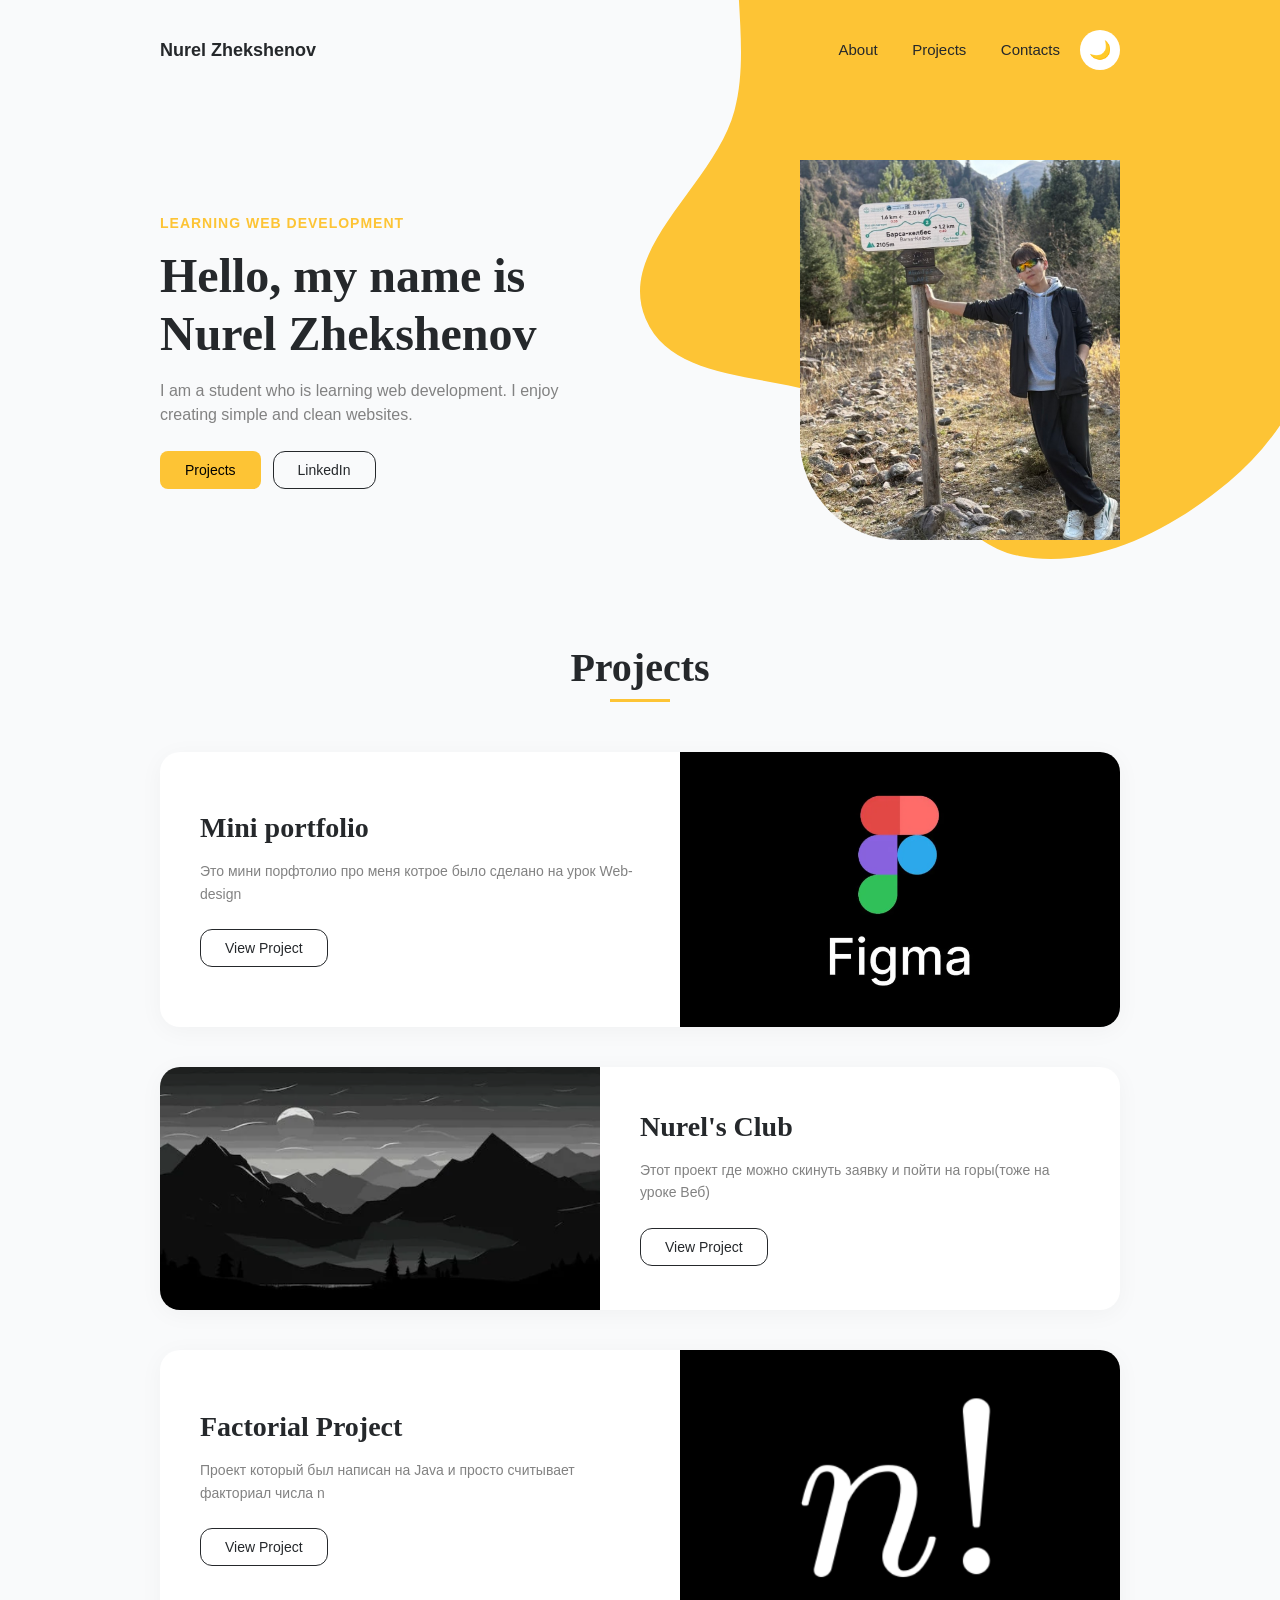
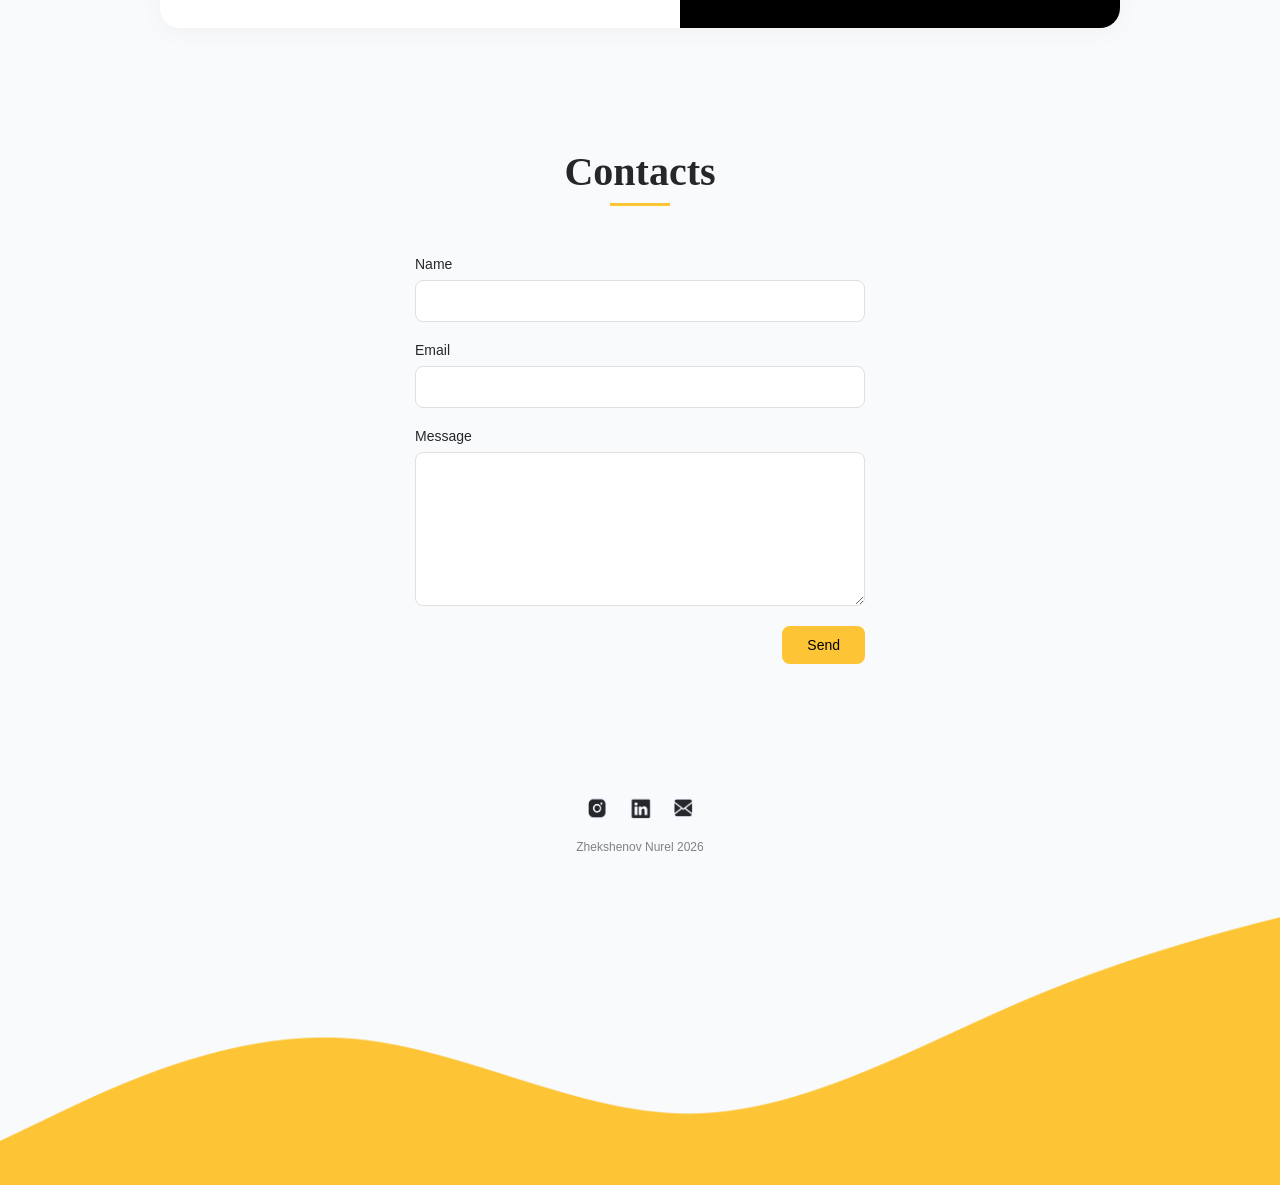
==== p.html @ b3f7133f "Add files via upload" ====
<!DOCTYPE html>
<html lang="ru">
<head>
  <meta charset="UTF-8">
  <meta name="viewport" content="width=device-width, initial-scale=1.0">
  <title>Zhekshenov Nurel - Portfolio</title>

  <link rel="stylesheet" href="style.css">
</head>
<body>

  <header class="header container">
    <div class="logo">Nurel Zhekshenov</div>

    <nav class="nav" id="nav">
      <a href="#about">About</a>
      <a href="#projects">Projects</a>
      <a href="#contacts">Contacts</a>
    </nav>

    <!-- кнопка светлой/тёмной темы -->
    <button class="theme-btn" id="themeBtn" type="button" aria-label="Сменить тему">🌙</button>

    <!-- бургер: виден только на телефоне -->
    <button class="burger" id="burger" type="button" aria-label="Меню">
      <span></span><span></span><span></span>
    </button>
  </header>


  <section class="hero container" id="about">
    <div class="hero-content">
      <p class="subtitle">LEARNING WEB DEVELOPMENT</p>
      <h1 class="hero-title">Hello, my name is Nurel Zhekshenov</h1>
      <p class="hero-description">
        I am a student who is learning web development. I enjoy creating simple and clean websites.
      </p>
      <div class="hero-buttons">
        <a href="#projects" class="btn btn-yellow">Projects</a>
        <a href="https://www.linkedin.com/home/?originalSubdomain=ru" class="btn btn-outline">LinkedIn</a>
      </div>
    </div>
    
    <div class="hero-image-wrapper">
      <img src="yellow-bg.svg" alt="" class="yellow-shape">
      <img src="c2b948e6-ddb1-46ad-8b64-2f6750028879.jpg" alt="ЖН" class="hero-img">
    </div>
  </section>

  <section class="projects container" id="projects">
    <h2 class="section-title">Projects</h2>

 
    <div class="project-card">
      <div class="project-info">
        <h3>Mini portfolio</h3>
        <p>Это мини порфтолио про меня котрое было сделано на урок Web-design</p>
        <a href="https://github.com/neithelyn/html1/blob/main/inderx.html" class="btn btn-outline">View Project</a>
      </div>
      <div class="project-img">
        <img src="figma1.png" alt="Project 1">
      </div>
    </div>

 
    <div class="project-card reverse">
      <div class="project-info">
        <h3>Nurel's Club</h3>
        <p>Этот проект где можно скинуть заявку и пойти на горы(тоже на уроке Веб)</p>
        <a href="https://github.com/neithelyn/fff" class="btn btn-outline">View Project</a>
      </div>
      <div class="project-img">
        <img src="mount.png" alt="Project 2">
      </div>
    </div>


    <div class="project-card">
      <div class="project-info">
        <h3>Factorial Project</h3>
        <p>Проект который был написан на Java и просто считывает факториал числа n</p>
        <a href="https://github.com/neithelyn/assignment4/blob/master/src/task_g.java" class="btn btn-outline">View Project</a>
      </div>
      <div class="project-img">
        <img src="fact1.png" alt="Project 3">
      </div>
    </div>
  </section>

 
  <section class="contacts container" id="contacts">
    <h2 class="section-title">Contacts</h2> 
    
    <!-- novalidate: проверяет наш JS, а не браузер -->
    <form class="contact-form" id="contactForm" novalidate>
      <div class="form-group">
        <label for="name">Name</label>
        <input type="text" id="name" required>
      </div>

      <div class="form-group">
        <label for="email">Email</label>
        <input type="email" id="email" required>
      </div>

      <div class="form-group">
        <label for="message">Message</label>
        <textarea id="message" rows="8" required></textarea>
      </div>

      <div class="form-btn-wrapper">
        <button type="submit" class="btn btn-yellow">Send</button>
      </div>
      <!-- сюда JS пишет ошибку или "спасибо" -->
      <p class="form-message" id="formMessage"></p>
    </form>
  </section>


  <footer class="footer">
    <div class="social-links">
      <a href="https://www.instagram.com"><img src="inst.png" alt="inst"></a>
      <a href="https://www.linkedin.com/home/?originalSubdomain=ru"><img src="in.png" alt="lin"></a>
      <a href="https://mail.google.com/mail"><img src="email.png" alt="ema"></a>
    </div>
    <p class="copyright">Zhekshenov Nurel 2026</p>
    

    <!-- жёлтая волна: картинка, экспортированная из Figma -->
    <div class="footer-wave">
      <img src="Vector.png" alt="">
    </div>
  </footer>
    <!-- кнопка "наверх": появляется при прокрутке вниз -->
  <button class="to-top" id="toTop" type="button" aria-label="Наверх">↑</button>
  <script src="script.js"></script>
</body>
</html>
---- style.css ----
* {
  margin: 0;
  padding: 0;
  box-sizing: border-box;
}

body {
  font-family: Arial, sans-serif;
  color: #25282B;
  background-color: #F9FAFB;
  overflow-x: hidden;
}
/* чондугуна жооп берет */
.container {
  max-width:1000px;
  margin: 0 auto;
  padding: 0 20px;
}

/*башкы жагы*/
.header {
  position: relative;
  z-index: 3;          /* меню поверх жёлтой капли */
  display: flex;
  justify-content: space-between;
  align-items: center;
  padding: 30px 20px;
}
/* тоже текст башкы */
.logo {
  font-weight: 700;
  font-size: 18px;
  margin-right: auto;  /* толкает меню и кнопки вправо */
}
/* контет жактагы аралыктары */
.nav a{
  margin-left: 30px;
  text-decoration: none;
  color: #25282B;
  font-weight: 500;
  font-size: 15px;
}

/* кнопики */
.btn {
  display: inline-block;
  padding: 10px 24px;
  border-radius: 8px;
  font-weight: 500;
  font-size: 14px;
  text-decoration: none;
  cursor: pointer;
  border: 1px solid transparent;
  transition: opacity 0.2s ease;
}
/* прозрачность */
.btn:hover {
  opacity: 0.85;
}

.btn-yellow {
  background-color: #FDC435;
  color: #000000;
}

.btn-outline {
  border-color: #25282B;
  color: #25282B;
  background: transparent;
  border-radius: 12px;
}

/*проекттерди ондоо */
.hero {
  display: flex;
  align-items: center;
  justify-content: space-between;
  padding: 60px 20px 100px;
}

.hero-content {
  max-width: 450px;
  position: relative;
  z-index: 2;          /* текст поверх жёлтой капли */
}


.subtitle {
  color: #FDC435;
  font-weight: 700;
  font-size: 14px;
  letter-spacing: 1px;
}

.hero-title {
  font-family: Georgia, serif;
  font-size: 48px;
  line-height: 1.2;
  margin: 16px 0;
}

.hero-description {
  color: #828282;
  font-size: 16px;
  line-height: 1.5;
  margin-bottom: 24px;
}

.hero-buttons {
  display: flex;
  gap: 12px;
}

/* капля из Figma в правом верхнем углу экрана */
.yellow-shape {
  position: absolute;  /* родители без position — считает от края страницы */
  top: 0;
  right: 0;
  width: 50vw;         /* половина ширины экрана */
  max-width: 720px;    /* размер как в Figma */
  z-index: 1;
}

.hero-img {
  position: relative;
  z-index: 2;
  width: 320px;
  height: 380px;
  object-fit: cover;
  border-radius: 0 0 0 100px;
}

/* проекттер */
.projects {
  padding-bottom: 80px;
}

.section-title {
  font-family: Georgia, serif;
  font-size: 40px;
  text-align: center;
  margin-bottom: 50px;
  position: relative;
}

.section-title::after {
  content: '';
  display: block;
  width: 60px;
  height: 3px;
  background-color: #FDC435;
  margin: 8px auto 0;
}

.project-card {
  display: flex;
  background: #FFFFFF;
  border-radius: 20px;
  overflow: hidden;
  margin-bottom: 40px;
  box-shadow: 0 4px 24px rgba(0, 0, 0, 0.04);
}

.project-card.reverse {
  flex-direction: row-reverse;
}

.project-info, .project-img {
  flex: 1;
}

.project-info {
  padding: 40px;
  display: flex;
  flex-direction: column;
  justify-content: center;
  align-items: flex-start;
}

.project-info h3 {
  font-family: Georgia, serif;
  font-size: 28px;
  margin-bottom: 16px;
}

.project-info p {
  color: #828282;
  font-size: 14px;
  line-height: 1.6;
  margin-bottom: 24px;
}

.project-img img {
  width: 100%;
  height: 100%;
  object-fit: cover;
}

/* 4. Форма контактов */
.contacts {
  padding-bottom: 100px;
}

.contact-form {
  max-width: 450px;
  margin: 0 auto;
}

.form-group {
  display: flex;
  flex-direction: column;
  margin-bottom: 20px;
}

.form-group label {
  font-size: 14px;
  font-weight: 500;
  margin-bottom: 8px;
}

.form-group input,
.form-group textarea {
  border: 1px solid #E0E0E0;
  border-radius: 8px;
  padding: 12px;
  font-family: inherit;
  font-size: 14px;
  outline: none;
}

.form-group input:focus,
.form-group textarea:focus {
  border-color: #FDC435;
}

.form-btn-wrapper {
  display: flex;
  justify-content: flex-end;
}

/* 5. Подвал */
.footer {
  text-align: center;
  position: relative;
  padding-top: 20px;
}

.social-links {
  display: flex;
  justify-content: center;
  gap: 20px;
  margin-bottom: 16px;
}

.social-links img {
  width: 24px;
  height: 24px;
}

.copyright {
  color: #828282;
  font-size: 12px;
  margin-bottom: 40px;
}

.footer-wave img {
  display: block;
  width: 100%;
  height: auto;
}
/* кнопка темы */
.theme-btn {
  width: 40px;
  height: 40px;
  margin-left: 20px;
  border: none;
  border-radius: 50%;
  background: #FFFFFF;
  font-size: 18px;
  cursor: pointer;
}

/* бургер на компьютере скрыт */
.burger {
  display: none;
}

/* сообщение формы */
.form-message {
  margin-top: 12px;
  text-align: center;
}

/* ТЁМНАЯ ТЕМА: JS ставит <html data-theme="dark"> */
[data-theme="dark"] body {
  background-color: #16181D;
  color: #F1F2F4;
}

[data-theme="dark"] .nav a,
[data-theme="dark"] .btn-outline {
  color: #F1F2F4;
  border-color: #F1F2F4;
}

[data-theme="dark"] .project-card,
[data-theme="dark"] .form-group input,
[data-theme="dark"] .form-group textarea {
  background: #22252C;
  color: #F1F2F4;
}

[data-theme="dark"] .social-links img {
  filter: invert(1);   /* чёрные иконки становятся белыми */
}

/* ТЕЛЕФОН */
@media (max-width: 768px) {
  /* бургер: три полоски */
  .burger {
    display: flex;
    flex-direction: column;
    gap: 5px;
    margin-left: 12px;
    padding: 8px;
    border: none;
    background: none;
    cursor: pointer;
  }

  .burger span {
    width: 24px;
    height: 2px;
    background: #25282B;
  }

  [data-theme="dark"] .burger span {
    background: #F1F2F4;
  }

  /* меню спрятано, выпадает под шапкой */
  .nav {
    display: none;
    position: absolute;
    top: 100%;
    left: 0;
    right: 0;
    flex-direction: column;
    align-items: center;
    gap: 20px;
    padding: 20px 0;
    background: #FFFFFF;
  }

  [data-theme="dark"] .nav {
    background: #22252C;
  }

  .nav.open {
    display: flex;     /* класс open ставит JS */
  }

  .nav a {
    margin-left: 0;
  }

  /* hero: текст сверху, фото снизу */
  .hero {
    flex-direction: column;
    align-items: flex-start;
    gap: 70px;
  }

  /* на телефоне капля стоит за фото */
  .hero-image-wrapper {
    position: relative;
    align-self: flex-end;
  }

  .yellow-shape {
    top: -50px;
    right: -20px;      /* до самого края экрана */
    width: 90vw;
  }

  .hero-img {
    width: 240px;
    height: 290px;
  }

  /* карточки проектов в колонку */
  .project-card,
  .project-card.reverse {
    flex-direction: column;
  }
}
/* кнопка "наверх" справа внизу */
.to-top {
  position: fixed;     /* стоит на месте при прокрутке */
  right: 20px;
  bottom: 20px;
  width: 48px;
  height: 48px;
  border: none;
  border-radius: 50%;
  background: #000000;
  color: #FFFFFF;
  font-size: 22px;
  cursor: pointer;
  display: none;       /* скрыта, пока не прокрутили вниз */
  z-index: 10;
}

.to-top.show {
  display: block;      /* класс show ставит JS */
}
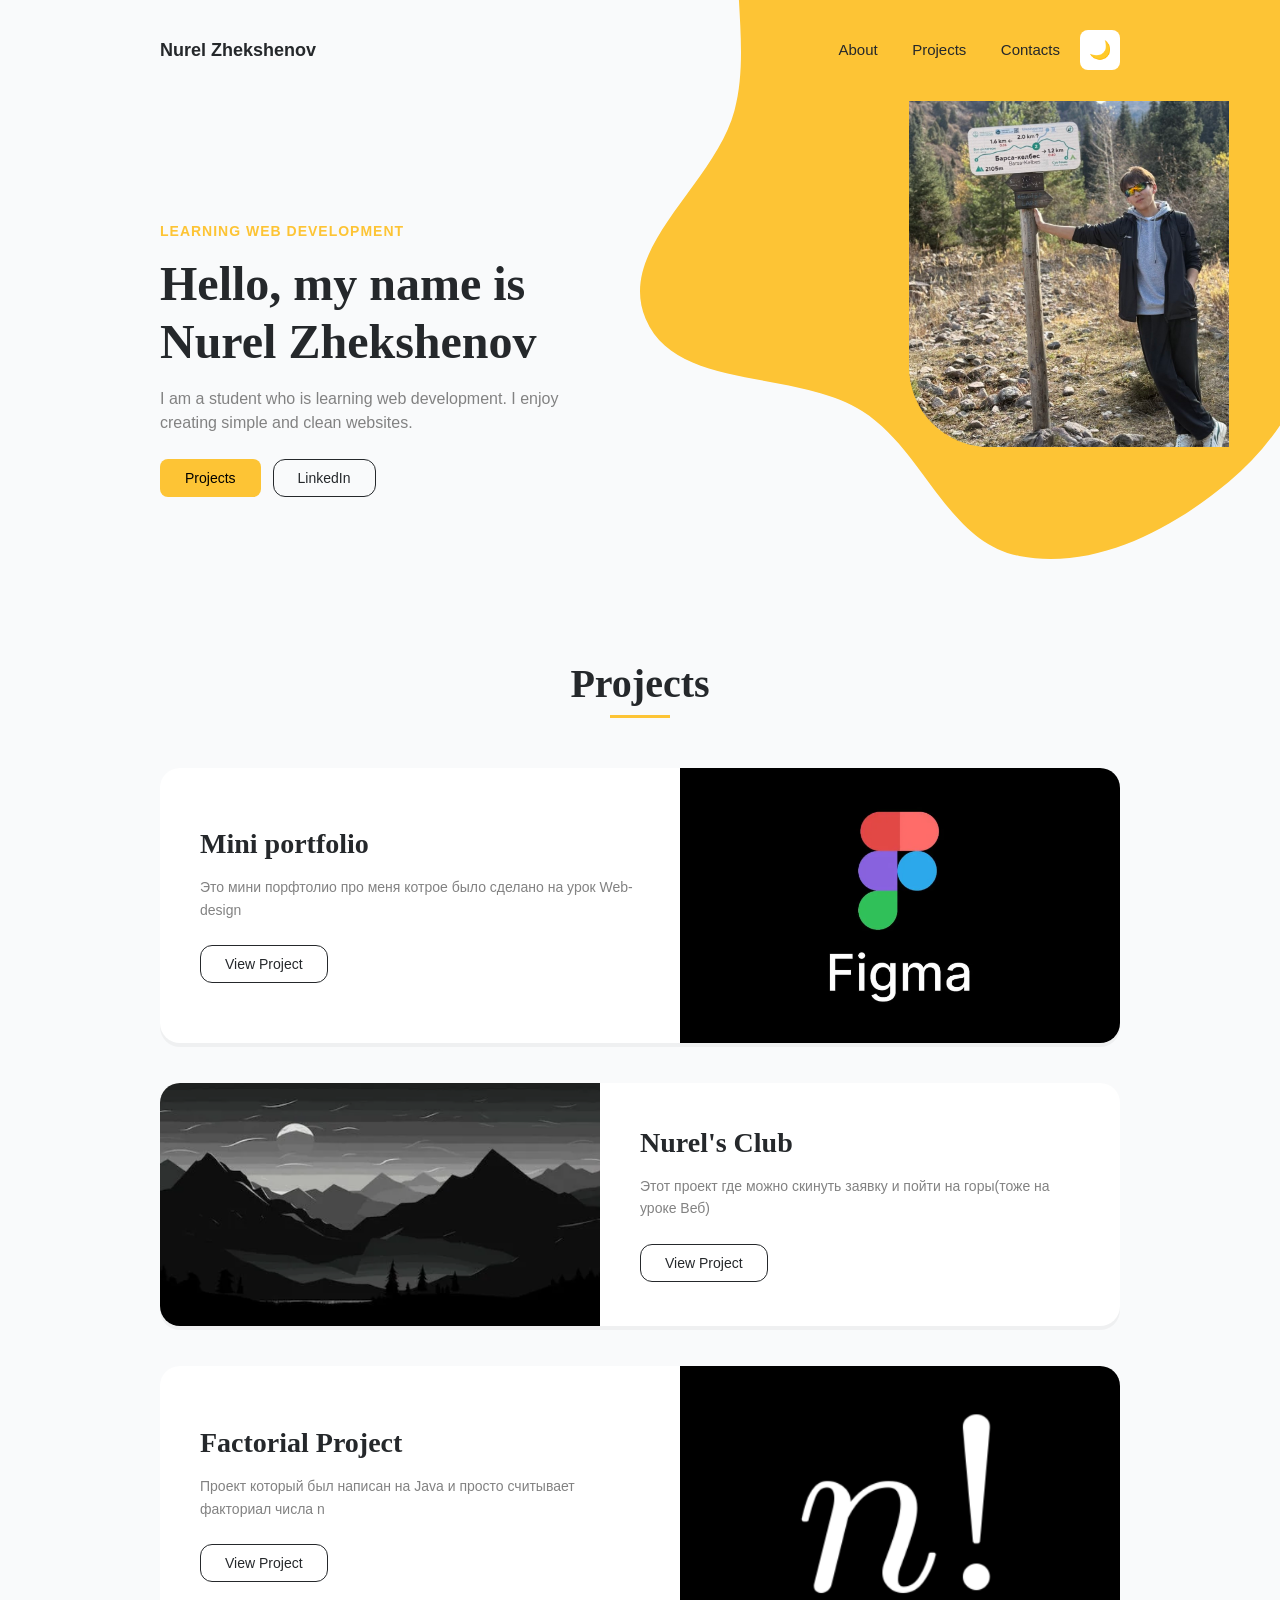
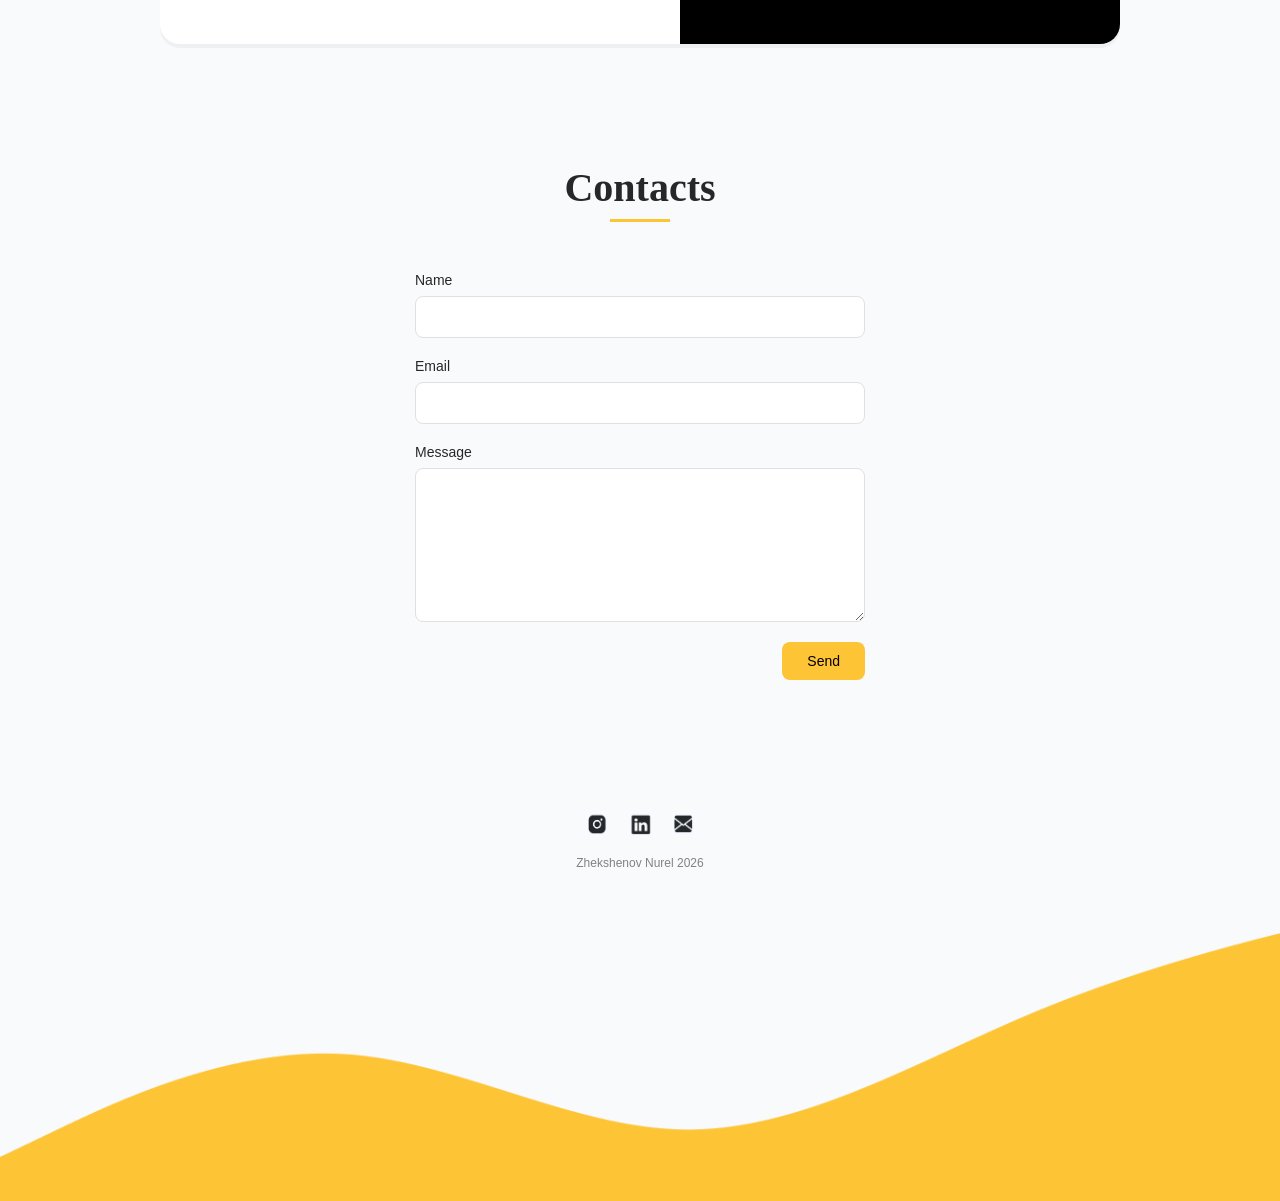
==== commit f7745c45: "Add files via upload" ====
--- a/p.html
+++ b/p.html
@@ -3,6 +3,7 @@
 <head>
   <meta charset="UTF-8">
   <meta name="viewport" content="width=device-width, initial-scale=1.0">
+    <link rel="icon" href="icon.png">
   <title>Zhekshenov Nurel - Portfolio</title>
 
   <link rel="stylesheet" href="style.css">
@@ -42,7 +43,7 @@
     </div>
     
     <div class="hero-image-wrapper">
-      <img src="yellow-bg.svg" alt="" class="yellow-shape">
+      <img src="yellow-bg.svg" alt="нету фотки" class="yellow-shape">
       <img src="c2b948e6-ddb1-46ad-8b64-2f6750028879.jpg" alt="ЖН" class="hero-img">
     </div>
   </section>
--- a/style.css
+++ b/style.css
@@ -20,7 +20,7 @@
 /*башкы жагы*/
 .header {
   position: relative;
-  z-index: 3;          /* меню поверх жёлтой капли */
+  z-index: 3;         
   display: flex;
   justify-content: space-between;
   align-items: center;
@@ -30,7 +30,7 @@
 .logo {
   font-weight: 700;
   font-size: 18px;
-  margin-right: auto;  /* толкает меню и кнопки вправо */
+  margin-right: auto; 
 }
 /* контет жактагы аралыктары */
 .nav a{
@@ -51,7 +51,6 @@
   text-decoration: none;
   cursor: pointer;
   border: 1px solid transparent;
-  transition: opacity 0.2s ease;
 }
 /* прозрачность */
 .btn:hover {
@@ -81,24 +80,24 @@
 .hero-content {
   max-width: 450px;
   position: relative;
-  z-index: 2;          /* текст поверх жёлтой капли */
-}
-
-
+  z-index: 2;         
+}
+
+/* заголовок */
 .subtitle {
   color: #FDC435;
   font-weight: 700;
   font-size: 14px;
   letter-spacing: 1px;
 }
-
+/* нейм */
 .hero-title {
   font-family: Georgia, serif;
   font-size: 48px;
   line-height: 1.2;
   margin: 16px 0;
 }
-
+/* абаут*/
 .hero-description {
   color: #828282;
   font-size: 16px;
@@ -111,13 +110,13 @@
   gap: 12px;
 }
 
-/* капля из Figma в правом верхнем углу экрана */
+/* фигура из Figma*/
 .yellow-shape {
-  position: absolute;  /* родители без position — считает от края страницы */
+  position: absolute; 
   top: 0;
   right: 0;
-  width: 50vw;         /* половина ширины экрана */
-  max-width: 720px;    /* размер как в Figma */
+  width: 50vw;         
+  max-width: 720px;    
   z-index: 1;
 }
 
@@ -158,7 +157,7 @@
   border-radius: 20px;
   overflow: hidden;
   margin-bottom: 40px;
-  box-shadow: 0 4px 24px rgba(0, 0, 0, 0.04);
+  box-shadow: 0 4px  rgba(0, 0, 0, 0.04);
 }
 
 .project-card.reverse {
@@ -196,7 +195,7 @@
   object-fit: cover;
 }
 
-/* 4. Форма контактов */
+/* контакты */
 .contacts {
   padding-bottom: 100px;
 }
@@ -274,7 +273,7 @@
   height: 40px;
   margin-left: 20px;
   border: none;
-  border-radius: 50%;
+  border-radius: 20%;
   background: #FFFFFF;
   font-size: 18px;
   cursor: pointer;
@@ -291,7 +290,7 @@
   text-align: center;
 }
 
-/* ТЁМНАЯ ТЕМА: JS ставит <html data-theme="dark"> */
+/* ТЁМНАЯ ТЕМА: */
 [data-theme="dark"] body {
   background-color: #16181D;
   color: #F1F2F4;
@@ -311,19 +310,19 @@
 }
 
 [data-theme="dark"] .social-links img {
-  filter: invert(1);   /* чёрные иконки становятся белыми */
-}
-
-/* ТЕЛЕФОН */
+  filter: invert(1);   
+}
+
+/* для тел */
 @media (max-width: 768px) {
-  /* бургер: три полоски */
+  /* бургер три полоски */
   .burger {
     display: flex;
     flex-direction: column;
     gap: 5px;
     margin-left: 12px;
     padding: 8px;
-    border: none;
+    border:rgb(169, 33, 33);
     background: none;
     cursor: pointer;
   }
@@ -357,7 +356,8 @@
   }
 
   .nav.open {
-    display: flex;     /* класс open ставит JS */
+    display: flex;  
+    border: 2px solid #FDC435;
   }
 
   .nav a {
@@ -379,7 +379,7 @@
 
   .yellow-shape {
     top: -50px;
-    right: -20px;      /* до самого края экрана */
+    right: -20px;     
     width: 90vw;
   }
 
@@ -396,7 +396,7 @@
 }
 /* кнопка "наверх" справа внизу */
 .to-top {
-  position: fixed;     /* стоит на месте при прокрутке */
+  position: fixed;     /* стоит на месте */
   right: 20px;
   bottom: 20px;
   width: 48px;
@@ -407,10 +407,66 @@
   color: #FFFFFF;
   font-size: 22px;
   cursor: pointer;
-  display: none;       /* скрыта, пока не прокрутили вниз */
+  display: none;       /* прокрутка кнопки */
   z-index: 10;
 }
 
 .to-top.show {
-  display: block;      /* класс show ставит JS */
+  display: block;     
+}
+
+/* жёлтая фигура в правом верхнем углу */
+.hero-image-wrapper {
+  position: absolute;
+  top: 0;
+  right: 0;
+  width: 50vw;
+  max-width: 720px;
+  aspect-ratio: 720 / 629;  
+}
+
+.hero {
+  min-height: 560px;        
+}
+
+/* фигура заполняет весь блок */
+.yellow-shape {
+  position: absolute;
+  top: 0;
+  right: 0;
+  width: 100%;
+  max-width: none;
+}
+
+/* фото внутри фигуры в процентах от размера фигуры*/
+.hero-img {
+  position: absolute;
+  top: 18%;
+  right: 8%;
+  width: 50%;
+  height: 62%;
+  border-radius: 0 0 0 80px;
+}
+
+/*  фигура с фото под текстом */
+@media (max-width: 768px) {
+  .hero-image-wrapper {
+    position: relative;
+    align-self: flex-end;
+    width: 90vw;
+    max-width: none;
+    margin-right: -20px;
+  }
+
+  .hero {
+    min-height: 0;
+  }
+
+  .hero-img {
+    top: 4%;
+    right: 6%;
+    width: 56%;
+    height: 70%;
+    border-radius: 0 0 0 60px;
+  }
 }
